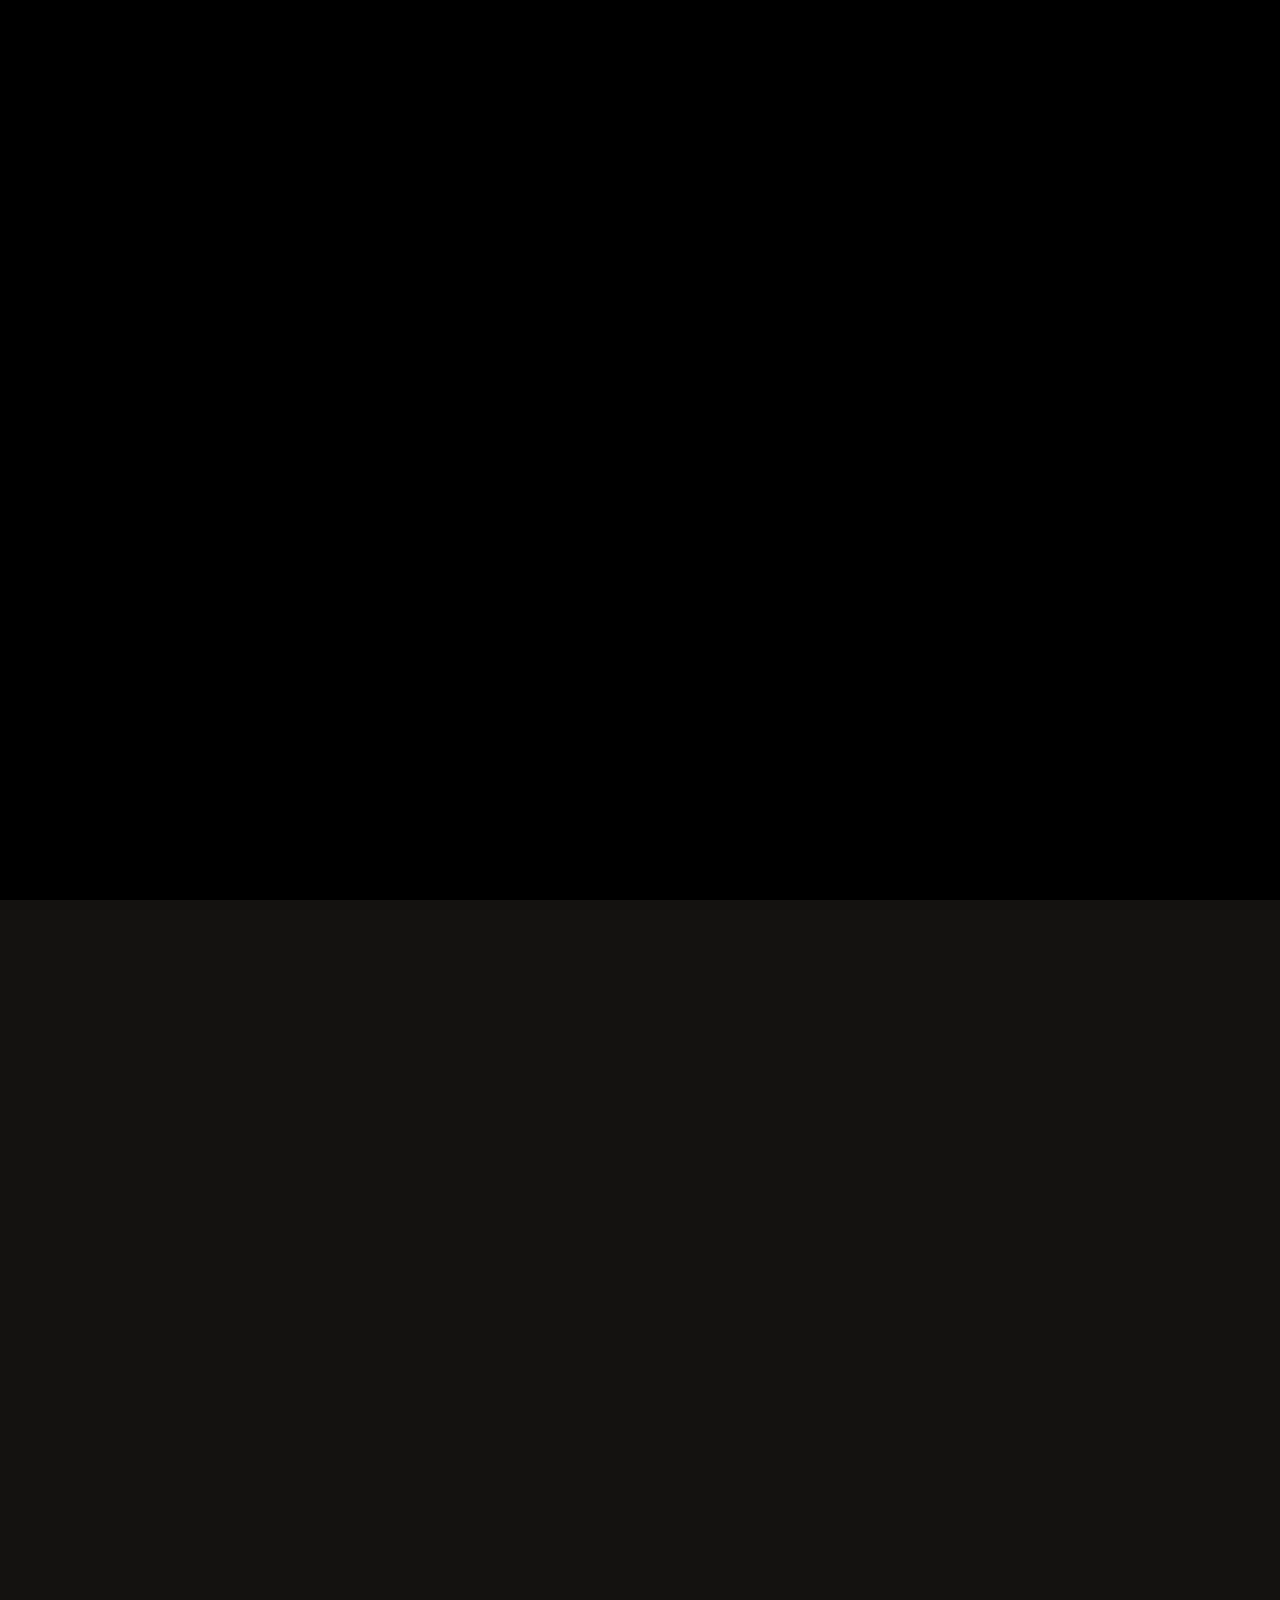
==== index.html @ 1f82ae5f "Town staging: index.html" ====
<!DOCTYPE html>
<html lang="en">
<head>
<meta charset="utf-8">
<meta name="viewport" content="width=device-width, initial-scale=1">
<meta name="captain-api" content="">
<title>PROVADIA — Europe's First Town of Record</title>
<meta name="description" content="Provadia — the living digital reconstruction of Europe's oldest salt town. The Fortress P coin, the Golden Wall at 0/47, the Captain at the gate, and a public record your own browser can verify.">
<link rel="preconnect" href="https://fonts.googleapis.com">
<link rel="preconnect" href="https://fonts.gstatic.com" crossorigin>
<link href="https://fonts.googleapis.com/css2?family=Cinzel:wght@500;600;700&family=Inter:wght@400;500;600&display=swap" rel="stylesheet">
<link rel="stylesheet" href="sections/panels.css">
<link rel="stylesheet" href="sections/record/panels.css">
<style>
  :root{--field:#141210;--gold:#C9A227;--pale:#FFEFC1;--deep:#6B4A12;--ink:#3D2A08;--salt:#F4EFE6}
  *{box-sizing:border-box}
  html,body{margin:0;padding:0;background:var(--field);color:var(--salt);font-family:Inter,system-ui,sans-serif}
  body{overflow-x:hidden}
  #stage{position:fixed;inset:0;z-index:0}
  #stage canvas{display:block}
  #scroll-space{height:700vh;position:relative;z-index:1;pointer-events:none}
  #fade{position:fixed;inset:0;background:#000;z-index:40;pointer-events:none;transition:opacity 2.4s ease}
  #fade.gone{opacity:0}
  #err{position:fixed;top:10px;left:50%;transform:translateX(-50%);z-index:60;display:none;max-width:92vw;background:rgba(40,8,4,.92);border:1px solid rgba(255,150,120,.5);color:#ffc9b8;padding:.6rem .9rem;font-size:.82rem;border-radius:4px}
  #caption{position:fixed;left:22px;bottom:20px;z-index:6;pointer-events:none;font-family:Cinzel,serif;letter-spacing:.26em;color:var(--pale);font-size:13px;text-transform:uppercase;text-shadow:0 2px 14px rgba(0,0,0,.8)}
  #caption small{display:block;margin-top:7px;font-family:Inter,sans-serif;letter-spacing:.12em;font-size:10.5px;color:rgba(244,239,230,.6);text-transform:none}
  .stack{position:fixed;z-index:5;right:20px;top:50%;width:min(434px,calc(100vw - 24px));max-height:88vh;overflow-y:auto;padding:2px;opacity:0;pointer-events:none;transform:translateY(-50%) translateX(14px);transition:opacity .55s ease,transform .55s ease;scrollbar-width:thin;scrollbar-color:var(--deep) transparent}
  .stack.active{opacity:1;pointer-events:auto;transform:translateY(-50%) translateX(0)}
  .stack .town-panel{margin:0 0 14px}
  .stack .town-panel:last-child{margin-bottom:2px}
  .coin-btns{display:flex;flex-wrap:wrap;gap:8px;margin:.4rem 0 .6rem}
  .coin-btns button{flex:1 1 auto;background:rgba(201,162,39,.08);border:1px solid rgba(201,162,39,.55);color:var(--pale);font-family:Cinzel,serif;letter-spacing:.12em;font-size:.72rem;padding:.62rem .5rem;cursor:pointer;text-transform:uppercase;transition:background .2s,border-color .2s}
  .coin-btns button:hover{background:rgba(201,162,39,.2);border-color:var(--gold)}
  .coin-state{font-family:Cinzel,serif;letter-spacing:.22em;color:var(--gold);font-size:.8rem;margin:.2rem 0}
  .coin-hint{font-size:.78rem;color:rgba(244,239,230,.55);margin:.1rem 0 0}
  @media (max-width:760px){
    .stack{right:12px;left:12px;width:auto;top:auto;bottom:12px;max-height:54vh;transform:translateY(14px)}
    .stack.active{transform:none}
    #caption{left:14px;bottom:auto;top:12px;font-size:11px}
  }
</style>
</head>
<body>
<div id="stage" aria-hidden="true"></div>
<div id="scroll-space" aria-hidden="true"></div>
<div id="fade"></div>
<div id="err" role="alert"></div>
<div id="caption"><span id="captionName">Arrival</span><small>scroll — the street takes thee down to the Wall</small></div>

<main id="stacks">
  <div class="stack" data-stack="arrival"><section class="town-panel" data-station="arrival" id="station-arrival" aria-label="Arrival">
  <div class="panel-inner">
    <p class="panel-eyebrow">Europe's First Town of Record</p>
    <h1 class="panel-title panel-title--xl">Provadia</h1>
    <p class="panel-lead">You are not reading about a town. You are standing in one.</p>
    <p class="panel-small">Scroll, traveller — the street will take thee down to the Wall.</p>
  </div>
</section></div>
  <div class="stack" data-stack="gate"><section class="town-panel" data-station="gate" id="station-gate" aria-label="The Gate">
  <div class="panel-inner">
    <p class="panel-eyebrow">The Gate</p>
    <h2 class="panel-title">The Gate</h2>
    <p class="panel-body">Every town of record begins at a gate. Ours is watched by the Captain — the keeper of the Wall and the book. He stands at the door of this town, and his tales are true: what he tells thee, he can show thee.</p>
  </div>
</section></div>
  <div class="stack" data-stack="captain">
    <section class="town-panel cap-panel" aria-label="The Captain at the front door">
      <div class="panel-inner"><div data-captain-root></div></div>
    </section>
  </div>
  <div class="stack" data-stack="square"><section class="town-panel" data-station="square" id="station-square" aria-label="The Coin">
  <div class="panel-inner">
    <p class="panel-eyebrow">The Coin</p>
    <h2 class="panel-title">The Coin</h2>
    <p class="panel-body">The Fortress P — the name of the coin, struck in salt bricks and crowned with seven battlements. It is the first thing the town shows thee, and the last it lets thee forget.</p>
    <p class="panel-body">Turn it over. The back keeps secrets: tilt it, and the age looks back — a sceptre, a mask, a bull, a ring — rising out of the gold one at a time, around the letter that never leaves.</p>

    <div class="contract-block">
      <p class="contract-label">The coin's only name on-chain:</p>
      <div class="contract-row">
        <p class="contract-address" id="contractAddress">9UE6NStA9pRZ5xagrK1FNy3vybmQVL2VaKB7BNpvpump</p>
        <button class="copy-btn" type="button" data-copy-target="contractAddress" aria-label="Copy contract address">Copy</button>
      </div>
      <ul class="contract-links">
        <li><a href="https://pump.fun/coin/9UE6NStA9pRZ5xagrK1FNy3vybmQVL2VaKB7BNpvpump" target="_blank" rel="noopener">Trade on pump.fun</a></li>
        <li><a href="https://dexscreener.com/solana/2fvtfwcco71j8xepws7yrez3569u2gxu4fyhe2h8oxdy" target="_blank" rel="noopener">The pair on Dexscreener</a></li>
      </ul>
    </div>
  </div>
</section>
    <section class="town-panel coin-controls" aria-label="Coin controls">
      <div class="panel-inner">
        <p class="panel-eyebrow">The Coin Is Alive</p>
        <div class="coin-btns">
          <button type="button" data-coin="left">&#9664; Tilt</button>
          <button type="button" data-coin="flip">Flip the Coin</button>
          <button type="button" data-coin="right">Tilt &#9654;</button>
          <button type="button" data-coin="home">Home — the P</button>
        </div>
        <p class="coin-state" id="coinState">THE FORTRESS P</p>
        <p class="coin-hint">Tilt it far, both ways — the back keeps secrets. On a computer, thou mayest also drag the coin itself.</p>
      </div>
    </section>
  </div>
  <div class="stack" data-stack="wall"><section class="town-panel" data-station="wall" id="station-wall" aria-label="The Golden Wall">
  <div class="panel-inner">
    <p class="panel-eyebrow">The Golden Wall</p>
    <h2 class="panel-title">The Golden Wall</h2>

    <p class="wall-counter" aria-label="0 of 47 bricks laid">0 / 47</p>
    <p class="wall-counter-sub">bricks laid · 0 grams of gold in the vault</p>

    <div class="wall-slot">
      <p>One slot waits — outlined, patient. A brick appears here only when it exists: bought, receipted, photographed, its serial written in the book. The Wall is the town's shadow of the truth; it has never shown a brick that was not real.</p>
    </div>

    <p class="panel-body">At 47 bricks — or the coin's first birthday — the Wall's fate is voted by the Bricklayers: burial at Provadia, or donation to the Varna Regional Museum. It can never be sold. It is never backing, and never redeemable.</p>

    <div class="sub-block">
      <h3 class="sub-block-title">The Night Brick</h3>
      <p class="panel-body">Every night at 21:00 UTC the town posts the counter and one true fact, and the Bricklayers answer: 🧱</p>
      <p class="night-brick-countdown">next Night Brick in — <span id="nightBrickCountdown"></span></p>
    </div>

    <div class="bell-line">
      <p>The town bell tolls only when the ledger rings it — once per brick laid. The bell has never rung.</p>
    </div>
  </div>
</section><section class="town-panel" data-station="registry" id="station-registry" aria-label="The Book of Bricklayers">
  <div class="panel-inner">
    <p class="panel-eyebrow">The Book of Bricklayers</p>
    <h2 class="panel-title">The Book of Bricklayers</h2>
    <p class="registry-empty">No name is written yet.</p>
    <p class="panel-body">The first name enters this book when the first brick is laid in the Wall — with its receipt beside it. Names and brick numbers only. Never holdings, never value. The book grows only when the Wall does.</p>
    <div class="registry-treasure">
      <p>My brick is in the Wall — that sentence is the whole of the treasure.</p>
    </div>
  </div>
</section></div>
  <div class="stack" data-stack="record"><section class="rec-panel" id="station-market" data-station="market">
  <header class="rec-head">
    <p class="rec-eyebrow">Station · Market</p>
    <h2 class="rec-title">The Market Face</h2>
    <p class="rec-lede">The coin trades where the crowd trades it. This face shows only what its source reports, at the moment it reports it — nothing drawn in by hand.</p>
  </header>

  <div class="rec-card">
    <div data-price-grid>
      <p class="rec-note">reaching for its source…</p>
    </div>
    <p class="rec-source" data-price-source>Source: Dexscreener · reaching for its source…</p>
    <p class="rec-note">Figures refresh every 60 seconds. If the source cannot be reached, the last receipted figures stay up, labelled with their time.</p>
    <div class="rec-links">
      <a href="https://pump.fun/coin/9UE6NStA9pRZ5xagrK1FNy3vybmQVL2VaKB7BNpvpump" target="_blank" rel="noopener">The coin on pump.fun</a>
      <a href="https://dexscreener.com/solana/2fvtfwcco71j8xepws7yrez3569u2gxu4fyhe2h8oxdy" target="_blank" rel="noopener">The pair on Dexscreener</a>
    </div>
    <div class="rec-row"><span class="rec-k">Contract</span><span class="rec-v rec-mono">9UE6NStA9pRZ5xagrK1FNy3vybmQVL2VaKB7BNpvpump</span></div>
    <div class="rec-row"><span class="rec-k">Supply</span><span class="rec-v">1,000,000,000 · fixed</span></div>
    <div class="rec-row"><span class="rec-k">Launch</span><span class="rec-v">Fair launch on pump.fun — no presale, no team allocation</span></div>
  </div>

  <blockquote class="rec-honesty">PROVADIA is a place, not an investment. Holding it names you a Bricklayer in the town registry and gives you a vote on the Wall’s fate — and nothing else: no redemption, no yield, no rights, no expected return.</blockquote>
</section><section class="rec-panel" id="station-record" data-station="record">
  <header class="rec-head">
    <p class="rec-eyebrow">Station · Record</p>
    <h2 class="rec-title">The Day-Book</h2>
    <p class="rec-lede">The town's public record. Every entry is chained to the one before it by its hash — change a single letter anywhere and the chain breaks, in the open. Your browser recomputes the whole chain below, on your own machine. No custom on-chain program: the record verifies itself.</p>
  </header>

  <div class="rec-card">
    <p class="rec-verdict" data-verify-verdict data-state="working">Recomputing every entry in your browser…</p>
    <ol class="rec-list" data-daybook-list></ol>
  </div>

  <div class="rec-card">
    <h3 class="rec-subtitle">The Daily Anchor</h3>
    <div class="rec-row"><span class="rec-k">Today's root</span><span class="rec-v rec-mono" data-anchor-root>—</span></div>
    <p class="rec-note">The root is the SHA-256 of the last entry's hash — one fingerprint for the whole book. Written to Solana as a Memo, it would read exactly:</p>
    <code class="rec-payload" data-anchor-payload>PROVADIA DAYBOOK ROOT · 2026-11-20 · —</code>
    <p class="rec-note"><strong>Daily anchor:</strong> the root is computed and ready. The anchor transaction is signed by the founder's hand only — awaiting founder signature.</p>
    <h4 class="rec-subtitle rec-subtitle-sm">Past anchors</h4>
    <p class="rec-note">No anchor has been written yet.</p>
  </div>
</section><section class="rec-panel" id="station-fees" data-station="fees">
  <header class="rec-head">
    <p class="rec-eyebrow">Station · Fees</p>
    <h2 class="rec-title">The Fee Card</h2>
    <p class="rec-lede">What the coin pays, and to whom — verified against pump.fun's own published fee documentation (fees page, last updated 16 November 2026). Rates are pump.fun's schedule and can change on their word; the split below is the town's covenant and does not change.</p>
  </header>

  <div class="rec-card">
    <div class="rec-row"><span class="rec-k">On the bonding curve</span><span class="rec-v">Creator fee 0.300% of every trade, paid in SOL</span></div>
    <div class="rec-row"><span class="rec-k">After graduation</span><span class="rec-v">Creator fees continue on the canonical PumpSwap pool, tiered by market cap — 0.300% in the lowest band, peaking at 0.950%, stepping down to 0.050% at the largest caps. Only the canonical pool pays a creator fee; other pools pay 0%.</span></div>
    <div class="rec-row"><span class="rec-k">Liquidity at migration</span><span class="rec-v">The bonding curve's liquidity migrates to PumpSwap and the LP tokens are burnt — not locked, burnt. Nobody can withdraw the migrated liquidity.</span></div>
    <div class="rec-row"><span class="rec-k">The split</span><span class="rec-v">Creator fees split 80 / 20 — eighty percent is the founder's income, his pay for building and running the project, disclosed in the open. Twenty percent goes to the Golden Wall, off the top, forever.</span></div>
    <p class="rec-note">The founder's only income from this project is the disclosed creator fees. Nothing else is skimmed, and no return is promised to anybody.</p>
  </div>
</section><section class="rec-panel" id="station-charter" data-station="charter">
  <header class="rec-head">
    <p class="rec-eyebrow">Station · Charter</p>
    <h2 class="rec-title">The Charter</h2>
    <p class="rec-lede">The law of the Golden Wall, published as record. It rides in every launch post, word for word.</p>
  </header>

  <div class="rec-card">
    <blockquote class="rec-charter">20% of creator fees buys physical 1g gold bars stored in a named third-party bullion vault. Each brick: receipt, photo, serial posted to public counter /47. The wall belongs to no one. It cannot be sold. It will be buried at Provadia or donated to a museum, by Bricklayer vote. Nothing else can happen to it. Never backing, never redeemable.</blockquote>

    <h3 class="rec-subtitle">The covenant, in brief</h3>
    <div class="rec-row"><span class="rec-k">The bricks</span><span class="rec-v">Serial-numbered 1g physical gold bars, bought from a named dealer the moment the accumulated 20% share covers 1g spot plus premium, shipping and vault costs.</span></div>
    <div class="rec-row"><span class="rec-k">Custody</span><span class="rec-v">Allocated storage at a named, licensed third-party bullion vault. The founder never physically holds the bars.</span></div>
    <div class="rec-row"><span class="rec-k">The one withdrawal</span><span class="rec-v">ONE withdrawal is permitted, ever — the end ceremony — announced 7 days ahead, with dealer confirmation of dispatch.</span></div>
    <div class="rec-row"><span class="rec-k">Proof</span><span class="rec-v">Per brick: receipt, photo and serial posted publicly to the counter. The counter stands at 0 / 47.</span></div>
    <div class="rec-row"><span class="rec-k">The end</span><span class="rec-v">At 47 bricks or the coin's first birthday, whichever comes first. The Bricklayer vote chooses only between burial at Provadia or donation to the Varna Regional Museum. The gold is never sold, never backing, never redeemable.</span></div>

    <h3 class="rec-subtitle">The founder statutes, in brief</h3>
    <div class="rec-row"><span class="rec-k">Giveback</span><span class="rec-v">No airdrops of value to holders — announced or proportional — ever. The project's giving is structural: the Wall, the town, and the public record.</span></div>
    <div class="rec-row"><span class="rec-k">Surprise Honors</span><span class="rec-v">Rare, unannounced, for deeds done for the town — never for holdings, never promised, never marketed. Standard form: a brick laid into the Wall in the citizen's honor, paid from the founder's own share, the name and the deed recorded in the Day-Book.</span></div>
    <div class="rec-row"><span class="rec-k">Reinvestment</span><span class="rec-v">The site and the contract earn nothing for anybody. The founder's only income is the disclosed creator fees, split 80 / 20 as the Fee Card states. No trading for anybody. No promises sold to anybody.</span></div>
  </div>
</section><section class="town-panel" data-station="road" id="station-road" aria-label="The Road">
  <div class="panel-inner">
    <p class="panel-eyebrow">The Road</p>
    <h2 class="panel-title">The Road</h2>
    <p class="panel-body">A roadmap here is not a promise list. It is a road: paved exactly as far as we have travelled, and not one inch further.</p>

    <ol class="road-list">
      <li class="road-step road-step--outline">
        <span class="road-step-num" aria-hidden="true">1</span>
        <h3 class="road-step-title">The Foundation</h3>
        <p class="road-step-desc">Brick #1, bought with the founder's own money and receipted in the open · the Charter · the Day-Book opens</p>
      </li>
      <li class="road-step road-step--ghost">
        <span class="road-step-num" aria-hidden="true">2</span>
        <h3 class="road-step-title">The Promise Machine</h3>
        <p class="road-step-desc">the site grades its own promises, in public, forever</p>
      </li>
      <li class="road-step road-step--ghost">
        <span class="road-step-num" aria-hidden="true">3</span>
        <h3 class="road-step-title">The Liveness Layer</h3>
        <p class="road-step-desc">the town reports its own heartbeat, silence included</p>
      </li>
      <li class="road-step road-step--ghost">
        <span class="road-step-num" aria-hidden="true">4</span>
        <h3 class="road-step-title">The Signed Captain</h3>
        <p class="road-step-desc">the town's officer, auditable</p>
      </li>
      <li class="road-step road-step--ghost">
        <span class="road-step-num" aria-hidden="true">5</span>
        <h3 class="road-step-title">The Town Build-Out</h3>
        <p class="road-step-desc">streets rise as the Wall rises</p>
      </li>
      <li class="road-step road-step--ghost">
        <span class="road-step-num" aria-hidden="true">6</span>
        <h3 class="road-step-title">The Brick Lock</h3>
        <p class="road-step-desc">the Wall's custody, locked in code</p>
      </li>
      <li class="road-step road-step--ghost">
        <span class="road-step-num" aria-hidden="true">7</span>
        <h3 class="road-step-title">The Fee Card</h3>
        <p class="road-step-desc">every fee, receipted</p>
      </li>
      <li class="road-step road-step--ghost">
        <span class="road-step-num" aria-hidden="true">8</span>
        <h3 class="road-step-title">The Covenant Kit</h3>
        <p class="road-step-desc">the covenant, whole, for anyone to check</p>
      </li>
    </ol>

    <p class="road-footnote">No dates are promised on this road, beyond the Tuesdays of the Seven Secrets and the coin's first birthday.</p>
  </div>
</section></div>
  <div class="stack" data-stack="door"><section class="town-panel" data-station="story" id="station-story" aria-label="The True Story">
  <div class="panel-inner">
    <p class="panel-eyebrow">The True Story</p>
    <h2 class="panel-title">The True Story</h2>
    <h3 class="panel-subtitle">What the ground says</h3>

    <div class="fact-list">
      <div class="fact-block">
        <p><span class="fact-lead">Found by accident —</span> In October 1972 an excavator operator, Raycho Marinov, struck gold in Varna's industrial zone and carried a shoebox of it to the museum. The cemetery was dug from 1972 to 1991.</p>
      </div>
      <div class="fact-block">
        <p><span class="fact-lead">The dating —</span> Radiocarbon puts the Varna cemetery in use about 4560–4450 BC — some 6,500 years ago. Provadia-Solnitsata made salt from about 5500 BC; its fortified age is 4700–4200 BC.</p>
      </div>
      <div class="fact-block">
        <p><span class="fact-lead">The gold —</span> More than 3,000 objects, over 6 kg, in 28 kinds: sceptres, diadems, bracelets, beads by the thousand, rings and ring-idols, gold cattle, gold-painted pottery. And copper, flint, carnelian, and shell from the Mediterranean.</p>
      </div>
      <div class="fact-block">
        <p><span class="fact-lead">The chief —</span> Grave 43 held a man of 40–50 with over 990 gold objects, 1.5 kg in all, and a sceptre — a stone axe on a gold-sheathed shaft. The museum calls him most likely a chief and priest. No name survives; his people had no writing.</p>
      </div>
      <div class="fact-block">
        <p><span class="fact-lead">The fortress —</span> The salt town stood behind stone walls up to 3 metres thick, with bastions and a gate — raised, the ground shows, over salt made in tons.</p>
      </div>
    </div>

    <div class="interpretation-block" role="note" aria-label="Interpretation — not settled fact">
      <p class="interpretation-label">Interpretation — Not Settled Fact</p>
      <p>Professor Vasil Nikolov, the salt town's excavator since 2005, holds that salt was money — that the salt brick was currency and Provadia Europe's first mint, and that salt wealth explains Varna's gold. He admits there is no direct evidence for how the trade worked; other scholars call 'Europe's oldest town' hyperbole. In this town we tell it as what it is: one professor's reading of the ground.</p>
    </div>
  </div>
</section><section class="town-panel" data-station="door" id="station-door" aria-label="The Support Desk">
  <div class="panel-inner">
    <p class="panel-eyebrow">The Support Desk</p>
    <h2 class="panel-title">The Support Desk</h2>
    <p class="panel-body">The only official doors of this town:</p>

    <ul class="door-list">
      <li class="door-item">
        <span class="door-name">Email</span>
        <span class="door-detail"><a href="mailto:support@provadiacoin.com">support@provadiacoin.com</a></span>
        <span class="door-status">Live</span>
      </li>
      <li class="door-item">
        <span class="door-name">X</span>
        <span class="door-detail"><a href="https://x.com/ProvadiaCoin" target="_blank" rel="noopener">@ProvadiaCoin</a></span>
        <span class="door-status">Live</span>
      </li>
      <li class="door-item">
        <span class="door-name">Telegram</span>
        <span class="door-detail">the town channel</span>
        <span class="door-status door-status--pending">Opens with Brick #1</span>
      </li>
      <li class="door-item">
        <span class="door-name">Discord</span>
        <span class="door-detail">the town's hall</span>
        <span class="door-status door-status--pending">Opens at 100 Bricklayers</span>
      </li>
    </ul>

    <p class="armor-line">We never DM first. If a door is not listed here, it is not ours.</p>
    <p class="panel-body" style="margin-top:1rem">The desk is watched around the clock, every day — a citizen's message is never left unanswered.</p>

    <div class="honesty-block">
      <p>PROVADIA is a place, not an investment. Holding it names you a Bricklayer in the town registry and gives you a vote on the Wall's fate — and nothing else: no redemption, no yield, no rights, no expected return.</p>
      <p class="footer-contract">9UE6NStA9pRZ5xagrK1FNy3vybmQVL2VaKB7BNpvpump</p>
      <p class="sign-off">Salt pays.</p>
    </div>

    <div class="secrets-block">
      <h3 class="sub-block-title">The Seven Secrets — Commitments</h3>
      <p class="secrets-intro">Every secret was committed here before it was told. Each hash is the SHA-256 of a salt plus that secret's final text. When a secret is revealed, its salt is published with it — so anyone can recompute the hash and check it against its line.</p>
      <ul class="secrets-list">
        <li><span class="secret-name">Secret 1</span> — SHA-256: bd87e81783b985c67c058bbc03f040a7e46ee47b692ebbe98e8d56b42408aa5a</li>
        <li><span class="secret-name">Secret 2</span> — SHA-256: 4c708c9c9fd0235afe4bab722f0cbdc9399ef37e740014fcbbb38611e51b4406</li>
        <li><span class="secret-name">Secret 4</span> — SHA-256: 7323eed62295b991d55dca3cf29b58e7cb86db59d18b63e46010a175457ec6f9</li>
        <li><span class="secret-name">Secret 3</span> — SHA-256: 08e5d41ffae7ca942b757971f5a85f6076f4c3d3c1db054ae194757fd49755ec</li>
        <li><span class="secret-name">Secret 5</span> — SHA-256: f81757e0fc7d275fe033169782a44e1dadccdac1d8b958007ef209e82bc23edf</li>
        <li><span class="secret-name">Secret 6</span> — SHA-256: b4812005651022572b55932fd46ba4b06c73462d003819f9c7847875d8d86053</li>
        <li><span class="secret-name">Secret 7</span> — SHA-256: 4058b2e9586e38df6465b2f91ff4f9820ac9e81d874411c6687aa31274e41b7b</li>
      </ul>
    </div>
  </div>
</section></div>
</main>

<script type="module">
import * as THREE from './lib/three.module.min.js';
import { createWorld } from './engines/world/engine.js';
import { createCoin } from './engines/coin/engine.js';
import './engines/captain/captain.js';
import './sections/record/record.js';

const errBox = document.getElementById('err');
function showErr(msg){ errBox.textContent = 'Error: ' + msg; errBox.style.display = 'block'; }
window.addEventListener('error', (e) => showErr(e.message || e.type));

// ---- renderer / scene / camera (house contract) ----
const stage = document.getElementById('stage');
const renderer = new THREE.WebGLRenderer({ antialias: true, powerPreference: 'high-performance' });
renderer.setPixelRatio(Math.min(window.devicePixelRatio || 1, 2));
renderer.setSize(window.innerWidth, window.innerHeight);
renderer.shadowMap.enabled = true;
renderer.shadowMap.type = THREE.PCFSoftShadowMap;
renderer.toneMapping = THREE.ACESFilmicToneMapping;
renderer.toneMappingExposure = 1.05;
renderer.outputColorSpace = THREE.SRGBColorSpace;
stage.appendChild(renderer.domElement);

const scene = new THREE.Scene();
scene.background = new THREE.Color(0x141210);
scene.fog = new THREE.FogExp2(0x141210, 0.02);

const camera = new THREE.PerspectiveCamera(55, window.innerWidth / window.innerHeight, 0.1, 300);
camera.position.set(0, 10, 48);

// ---- the world (NEXUS body · Hex Hive · the Streets · Gate · Wall) ----
const world = createWorld(scene);

// ---- the coin: the market-published face + the Secret Side ----
const coin = createCoin({
  frontArtworkUrl: './engines/coin/front-published.jpg',
  pTextureUrl: './engines/coin/marks/fortress-p.png',
  anisotropy: Math.min(8, renderer.capabilities.getMaxAnisotropy())
});
coin.group.position.set(0, 2.35, 0);
scene.add(coin.group);

// ---- ?shot=<0..1> freezes the journey (verification) ----
const params = new URLSearchParams(window.location.search);
const shotRaw = params.get('shot');
const shot = shotRaw === null ? null : parseFloat(shotRaw);
const THRESHOLDS = [0, .18, .36, .52, .68, .84, 1];
function stationForProgress(p){
  let idx = 0;
  for (let i = 0; i < THRESHOLDS.length; i++) if (p >= THRESHOLDS[i]) idx = i;
  return world.stations[Math.min(idx, world.stations.length - 1)];
}
if (shot !== null && !isNaN(shot)) world.setShotMode(shot);

// ---- scroll journey ----
function readScroll(){
  const max = document.documentElement.scrollHeight - window.innerHeight;
  const p = max > 0 ? Math.min(1, Math.max(0, window.scrollY / max)) : 0;
  if (shot === null) world.setJourneyProgress(p);
}
window.addEventListener('scroll', readScroll, { passive: true });
readScroll();

// ---- station panels ----
const LABELS = {
  arrival: 'Arrival — the Overlook',
  gate: 'The Gate',
  captain: "The Captain's Door",
  square: 'Coin Square',
  wall: 'The Golden Wall',
  record: 'The Record Hall',
  door: 'The Door — Story & Support'
};
const captionName = document.getElementById('captionName');
const finePointer = window.matchMedia('(pointer:fine)').matches;
function syncCoinInteractive(name){
  try { coin.api.setInteractive(renderer.domElement, name === 'square' && finePointer); } catch(e) {}
}
function showStation(name){
  document.querySelectorAll('.stack').forEach((s) => s.classList.toggle('active', s.dataset.stack === name));
  captionName.textContent = LABELS[name] || name;
  syncCoinInteractive(name);
}
let flightDone = shot !== null;
world.onStation((name) => { if (flightDone) showStation(name); else captionName.textContent = LABELS[name] || name; });
if (shot !== null && !isNaN(shot)) showStation(stationForProgress(shot));
else setTimeout(() => { flightDone = true; showStation(world.getStation()); }, 7800);

// ---- coin controls ----
let tiltDeg = 0;
const coinState = document.getElementById('coinState');
document.querySelectorAll('[data-coin]').forEach((btn) => {
  btn.addEventListener('click', () => {
    const act = btn.dataset.coin;
    try {
      if (act === 'left') { tiltDeg = Math.max(-56, tiltDeg - 14); coin.api.setReverseTilt(tiltDeg); }
      if (act === 'right') { tiltDeg = Math.min(56, tiltDeg + 14); coin.api.setReverseTilt(tiltDeg); }
      if (act === 'flip') { coin.api.flip(); }
      if (act === 'home') { tiltDeg = 0; coin.api.homePose(); }
    } catch(e) {}
  });
});
setInterval(() => { try { coinState.textContent = coin.api.getState().caption; } catch(e) {} }, 500);

// ---- copy buttons (contract address) ----
document.querySelectorAll('[data-copy-target]').forEach((btn) => {
  btn.addEventListener('click', async () => {
    const target = document.getElementById(btn.dataset.copyTarget);
    if (!target) return;
    const old = btn.textContent;
    try { await navigator.clipboard.writeText(target.textContent.trim()); btn.textContent = 'Copied'; }
    catch(e) { btn.textContent = 'Select & copy'; }
    setTimeout(() => { btn.textContent = old; }, 1600);
  });
});

// ---- the Night Brick countdown (next 21:00 UTC) ----
function tickClock(){
  const now = new Date();
  const next = new Date(Date.UTC(now.getUTCFullYear(), now.getUTCMonth(), now.getUTCDate(), 21, 0, 0));
  if (next <= now) next.setUTCDate(next.getUTCDate() + 1);
  let s = Math.floor((next - now) / 1000);
  const hh = String(Math.floor(s / 3600)).padStart(2, '0');
  const mm = String(Math.floor((s % 3600) / 60)).padStart(2, '0');
  const ss = String(s % 60).padStart(2, '0');
  document.querySelectorAll('#nightBrickCountdown').forEach((el) => { el.textContent = hh + ':' + mm + ':' + ss; });
}
tickClock();
setInterval(tickClock, 1000);

// ---- resize + main loop ----
window.addEventListener('resize', () => {
  const w = window.innerWidth, h = window.innerHeight;
  camera.aspect = w / h;
  camera.updateProjectionMatrix();
  renderer.setPixelRatio(Math.min(window.devicePixelRatio || 1, 2));
  renderer.setSize(w, h);
});
const clockT = new THREE.Clock();
function tick(){
  requestAnimationFrame(tick);
  const dt = Math.min(clockT.getDelta(), 0.05);
  const t = clockT.elapsedTime;
  world.update(dt, t);
  world.applyCamera(camera, dt);
  coin.api.update(dt, t);
  renderer.render(scene, camera);
}
tick();
requestAnimationFrame(() => requestAnimationFrame(() => {
  document.getElementById('fade').classList.add('gone');
}));
</script>
</body>
</html>
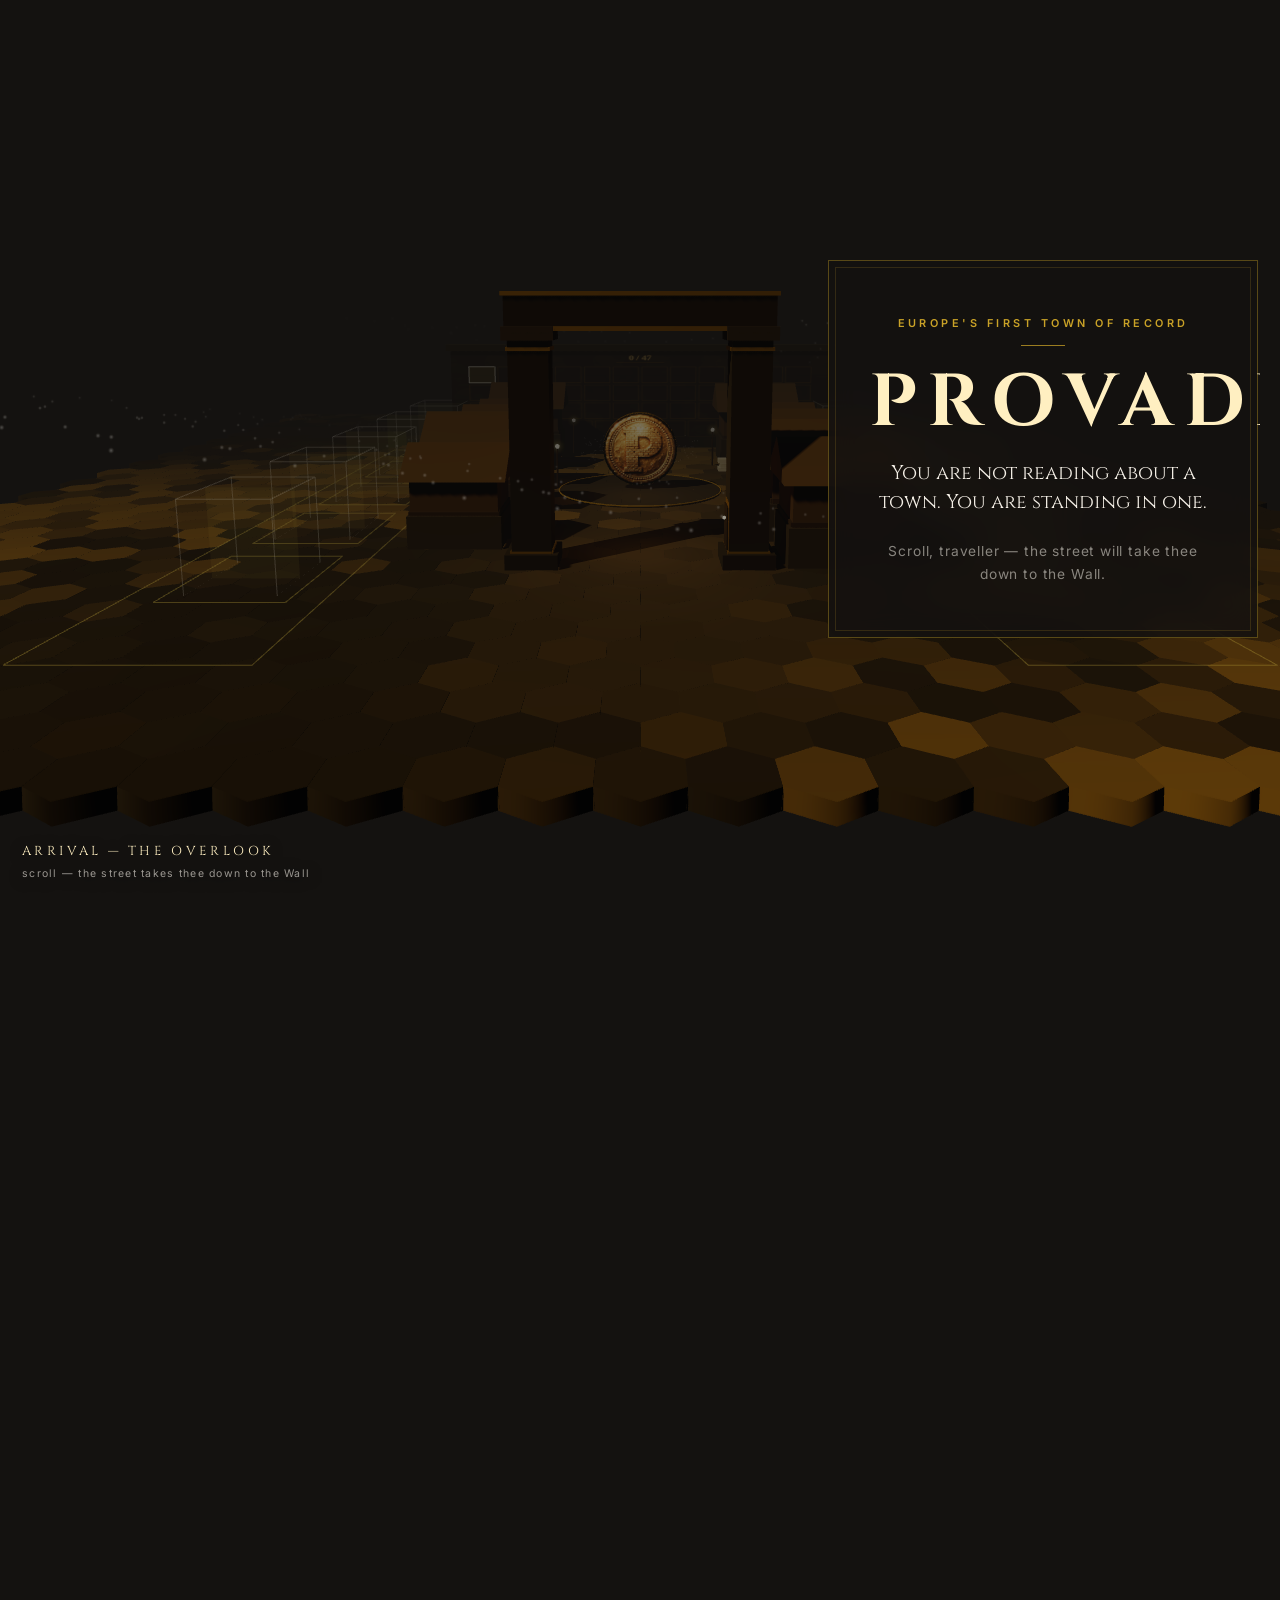
==== commit fe0b3dd1: "Town staging: Umbrella Hall" ====
--- a/index.html
+++ b/index.html
@@ -217,6 +217,41 @@
     <div class="rec-row"><span class="rec-k">Surprise Honors</span><span class="rec-v">Rare, unannounced, for deeds done for the town — never for holdings, never promised, never marketed. Standard form: a brick laid into the Wall in the citizen's honor, paid from the founder's own share, the name and the deed recorded in the Day-Book.</span></div>
     <div class="rec-row"><span class="rec-k">Reinvestment</span><span class="rec-v">The site and the contract earn nothing for anybody. The founder's only income is the disclosed creator fees, split 80 / 20 as the Fee Card states. No trading for anybody. No promises sold to anybody.</span></div>
   </div>
+</section><section class="town-panel" data-station="umbrella" id="station-umbrella" aria-label="The Umbrella Hall">
+  <div class="panel-inner">
+    <p class="panel-eyebrow">The Umbrella Hall</p>
+    <h2 class="panel-title">A Ground Where Coins Are Born</h2>
+    <p class="panel-lead">Provadia is not one coin. It is a town with an umbrella over it — and under that umbrella, a Bricklayer's own coin can be born.</p>
+    <p class="panel-body">Past the square, the town keeps a street of houses not yet built. This hall is that street's registry: the place where the family will live. Every founder who raises a house here carries the town's name into the world with him — an ecosystem of ecosystems, one covenant over all of it.</p>
+
+    <h3 class="panel-subtitle">The Umbrella Charter</h3>
+    <div class="fact-list">
+      <div class="fact-block">
+        <p><span class="fact-lead">The gate is citizenship —</span> Hold the coin, and sign the town covenant. Holding is the proof of belief. It is never a fee paid to the town.</p>
+      </div>
+      <div class="fact-block">
+        <p><span class="fact-lead">The town builds free —</span> The crew builds thy coin and its starter home under the town's roof, and charges thee nothing for the building. Thy creation costs are thine own: the platform's and the chain's charges, paid from thine own wallet, as Provadia's founder paid his. The town never fronts, covers, or touches a founder's money — and thy wallet and thy signature stay thine alone.</p>
+      </div>
+      <div class="fact-block">
+        <p><span class="fact-lead">The tithe —</span> A coin born here shares the creator fees its own trading earns: <strong>80 to its founder, 10 to the store that built it, 10 to the town's works</strong>. The split is written into the covenant before the coin is born, and every payment is receipted in the public record. The town's tenth funds town works only. Holders of any house's coin are promised nothing.</p>
+      </div>
+      <div class="fact-block">
+        <p><span class="fact-lead">The law travels with the mark —</span> Every house signs the same covenant before it is born: the honesty sentence, no promises, no yield-bait, receipts for claims. A coin that will not sign does not get the umbrella.</p>
+      </div>
+      <div class="fact-block">
+        <p><span class="fact-lead">The strike —</span> A house that breaks the covenant is struck from this registry, publicly, with the receipt shown. The umbrella shelters honest houses only.</p>
+      </div>
+    </div>
+
+    <h3 class="panel-subtitle">The Registry of Houses</h3>
+    <p class="registry-empty">No houses yet — the first will be receipted here.</p>
+    <p class="panel-body">The plaques stand ready and blank. Nothing is written on them that has not happened: no sample houses, no borrowed names, no counts of the hopeful. When the first house is born under the umbrella, its name, its founder, and its covenant enter this book — with receipts.</p>
+
+    <h3 class="panel-subtitle">The Founder's Door</h3>
+    <p class="panel-body">This door is a knock, not a signup. The hall opens when the town's charter is forged — the law of the umbrella is being written now, and the town announces nothing before its design survives. There is no form here, no date promised, and no queue to join.</p>
+    <p class="panel-body">When the door opens, the way in is the charter above: hold the coin · sign the covenant · thy wallet, thy costs. Until then, a knock is heard at the Support Desk — support@provadiacoin.com — and answered by a person of the town.</p>
+    <p class="panel-small">The umbrella is not an exchange, not a fund, and not a promise that any house's coin is worth anything. The town lists; it does not bless.</p>
+  </div>
 </section><section class="town-panel" data-station="road" id="station-road" aria-label="The Road">
   <div class="panel-inner">
     <p class="panel-eyebrow">The Road</p>
--- a/sections/panels.css
+++ b/sections/panels.css
@@ -0,0 +1,358 @@
+/* ============================================================
+   PROVADIA — Town of Record · Station Panels
+   panels.css — lift with panels.html into the town shell.
+   Palette: field #141210 · golds #C9A227 / #FFEFC1 / #6B4A12 / #3D2A08
+            salt #F4EFE6
+   Type: Cinzel (display) · Inter (body) — loaded by host page.
+   Panels are translucent so the 3D scene breathes behind them.
+   ============================================================ */
+
+:root{
+  --field:#141210;
+  --gold:#C9A227;
+  --gold-pale:#FFEFC1;
+  --gold-deep:#6B4A12;
+  --gold-shadow:#3D2A08;
+  --salt:#F4EFE6;
+  --salt-dim:rgba(244,239,230,.72);
+  --salt-faint:rgba(244,239,230,.52);
+  --panel-bg:rgba(20,18,16,.82);
+  --hairline:rgba(201,162,39,.38);
+  --hairline-soft:rgba(201,162,39,.18);
+}
+
+/* ---------- Base panel ---------- */
+.town-panel{
+  position:relative;
+  max-width:680px;
+  margin:0 auto;
+  padding:2.75rem 2.5rem 2.5rem;
+  background:var(--panel-bg);
+  -webkit-backdrop-filter:blur(14px) saturate(1.08);
+  backdrop-filter:blur(14px) saturate(1.08);
+  border:1px solid var(--hairline);
+  color:var(--salt);
+  font-family:'Inter',system-ui,-apple-system,sans-serif;
+  font-size:1rem;
+  line-height:1.65;
+  box-sizing:border-box;
+}
+.town-panel *{box-sizing:border-box}
+.town-panel::before{
+  content:"";
+  position:absolute;inset:6px;
+  border:1px solid var(--hairline-soft);
+  pointer-events:none;
+}
+.panel-inner{position:relative}
+
+/* Eyebrow — small, tracked, gold */
+.panel-eyebrow{
+  margin:0 0 1rem;
+  font-family:'Inter',system-ui,sans-serif;
+  font-size:.68rem;
+  font-weight:600;
+  letter-spacing:.32em;
+  text-transform:uppercase;
+  color:var(--gold);
+  line-height:1.5;
+}
+.panel-eyebrow::after{
+  content:"";
+  display:block;
+  width:44px;height:1px;
+  background:var(--gold);
+  margin-top:.85rem;
+  opacity:.75;
+}
+
+/* Display headings */
+.panel-title{
+  margin:0 0 1.1rem;
+  font-family:'Cinzel',serif;
+  font-weight:700;
+  font-size:2rem;
+  line-height:1.12;
+  letter-spacing:.06em;
+  color:var(--gold-pale);
+  text-transform:uppercase;
+}
+.panel-title--xl{
+  font-size:clamp(2.9rem,8vw,4.6rem);
+  letter-spacing:.14em;
+  margin-bottom:.9rem;
+}
+.panel-subtitle{
+  margin:0 0 1rem;
+  font-family:'Cinzel',serif;
+  font-size:1.15rem;
+  font-weight:600;
+  letter-spacing:.04em;
+  color:var(--salt);
+  line-height:1.45;
+}
+.panel-lead{
+  margin:0 0 1rem;
+  font-size:1.08rem;
+  line-height:1.65;
+  color:var(--salt);
+}
+.panel-body{margin:0 0 1rem;color:var(--salt-dim)}
+.panel-body:last-child{margin-bottom:0}
+.panel-small{
+  margin:1.4rem 0 0;
+  font-size:.86rem;
+  letter-spacing:.04em;
+  color:var(--salt-faint);
+  font-style:italic;
+}
+.panel-panel a{color:var(--gold-pale)}
+.town-panel a{
+  color:var(--gold-pale);
+  text-decoration:underline;
+  text-decoration-color:rgba(201,162,39,.55);
+  text-underline-offset:3px;
+}
+.town-panel a:hover,.town-panel a:focus{color:#fff;text-decoration-color:var(--gold)}
+
+/* ---------- 1 · Arrival ---------- */
+.town-panel[data-station="arrival"]{
+  text-align:center;
+  padding-top:3.4rem;padding-bottom:3.2rem;
+}
+.town-panel[data-station="arrival"] .panel-eyebrow::after{margin-left:auto;margin-right:auto}
+.town-panel[data-station="arrival"] .panel-lead{
+  font-family:'Cinzel',serif;
+  font-size:1.22rem;
+  line-height:1.5;
+  color:var(--salt);
+}
+.town-panel[data-station="arrival"] .panel-small{font-style:normal;letter-spacing:.06em}
+
+/* ---------- 3 · Square / Coin — contract block ---------- */
+.contract-block{
+  margin:1.6rem 0 .4rem;
+  padding:1.15rem 1.2rem 1.05rem;
+  border:1px solid var(--hairline);
+  background:rgba(61,42,8,.28);
+}
+.contract-label{
+  margin:0 0 .6rem;
+  font-size:.72rem;font-weight:600;
+  letter-spacing:.22em;text-transform:uppercase;
+  color:var(--gold);
+}
+.contract-row{
+  display:flex;align-items:flex-start;gap:.7rem;flex-wrap:wrap;
+}
+.contract-address{
+  flex:1 1 260px;
+  font-family:ui-monospace,'SF Mono',Menlo,Consolas,monospace;
+  font-size:.82rem;line-height:1.55;
+  color:var(--gold-pale);
+  word-break:break-all;
+  margin:0;
+}
+.copy-btn{
+  flex:0 0 auto;
+  appearance:none;
+  border:1px solid var(--hairline);
+  background:transparent;
+  color:var(--gold-pale);
+  font-family:'Inter',sans-serif;
+  font-size:.72rem;font-weight:600;
+  letter-spacing:.16em;text-transform:uppercase;
+  padding:.55rem .9rem;
+  cursor:pointer;
+}
+.copy-btn:hover,.copy-btn:focus{background:rgba(201,162,39,.14);color:#fff}
+.contract-links{
+  margin:1rem 0 0;padding:0;list-style:none;
+  display:flex;flex-wrap:wrap;gap:.6rem 1.4rem;
+  font-size:.9rem;
+}
+
+/* ---------- 4 · Wall ---------- */
+.wall-counter{
+  margin:.4rem 0 .15rem;
+  font-family:'Cinzel',serif;
+  font-size:clamp(3.4rem,10vw,5.2rem);
+  font-weight:700;line-height:1;
+  letter-spacing:.08em;
+  color:var(--gold-pale);
+}
+.wall-counter-sub{
+  margin:0 0 1.4rem;
+  font-size:.82rem;letter-spacing:.18em;text-transform:uppercase;
+  color:var(--gold);
+}
+.wall-slot{
+  margin:1.4rem 0;
+  padding:1.1rem 1.2rem;
+  border:1px dashed rgba(201,162,39,.5);
+  color:var(--salt-dim);
+}
+.wall-slot p{margin:0}
+.sub-block{margin-top:1.6rem;padding-top:1.4rem;border-top:1px solid var(--hairline-soft)}
+.sub-block-title{
+  margin:0 0 .7rem;
+  font-family:'Cinzel',serif;
+  font-size:.95rem;font-weight:700;
+  letter-spacing:.18em;text-transform:uppercase;
+  color:var(--gold-pale);
+}
+.night-brick-countdown{
+  margin:.8rem 0 0;
+  font-size:.9rem;color:var(--salt-dim);
+}
+.night-brick-countdown #nightBrickCountdown{
+  font-family:ui-monospace,Menlo,Consolas,monospace;
+  color:var(--gold-pale);
+}
+.bell-line{
+  margin-top:1.4rem;
+  padding-left:1rem;
+  border-left:2px solid var(--gold-deep);
+  color:var(--salt-dim);
+  font-style:italic;
+}
+.bell-line p{margin:0}
+
+/* ---------- 5 · Registry ---------- */
+.registry-empty{
+  margin:0 0 1rem;
+  font-family:'Cinzel',serif;
+  font-size:1.35rem;font-weight:600;
+  letter-spacing:.03em;color:var(--gold-pale);
+}
+.registry-treasure{
+  margin:1.4rem 0 0;
+  padding:1.1rem 1.2rem;
+  border:1px solid var(--hairline-soft);
+  background:rgba(201,162,39,.06);
+  font-family:'Cinzel',serif;
+  font-size:1.02rem;line-height:1.55;
+  color:var(--salt);
+}
+.registry-treasure p{margin:0}
+
+/* ---------- 6 · Road ---------- */
+.road-list{margin:1.6rem 0 0;padding:0;list-style:none;counter-reset:road}
+.road-step{
+  position:relative;
+  padding:1rem 1.1rem 1rem 3.4rem;
+  margin-bottom:.65rem;
+  border:1px solid var(--hairline-soft);
+}
+.road-step-num{
+  position:absolute;left:1.1rem;top:1rem;
+  font-family:'Cinzel',serif;font-size:1.05rem;font-weight:700;
+  color:var(--gold);line-height:1.4;
+}
+.road-step-title{
+  margin:0 0 .25rem;
+  font-family:'Cinzel',serif;font-size:.92rem;font-weight:700;
+  letter-spacing:.14em;text-transform:uppercase;color:var(--gold-pale);
+}
+.road-step-desc{margin:0;font-size:.92rem;line-height:1.55;color:var(--salt-dim)}
+/* Step 1 — being poured: solid outline */
+.road-step--outline{
+  border:1px solid var(--gold);
+  background:rgba(201,162,39,.08);
+  box-shadow:inset 0 0 0 1px rgba(201,162,39,.12);
+}
+.road-step--outline .road-step-desc{color:var(--salt)}
+/* Steps 2–8 — ghosted / blueprint */
+.road-step--ghost{
+  border-style:dashed;
+  border-color:rgba(201,162,39,.22);
+  background:transparent;
+  opacity:.62;
+}
+.road-step--ghost .road-step-title{color:rgba(255,239,193,.78)}
+.road-footnote{
+  margin:1.3rem 0 0;font-size:.84rem;color:var(--salt-faint);font-style:italic;
+}
+
+/* ---------- 7 · Story ---------- */
+.fact-list{margin:1.4rem 0 0;display:grid;gap:.7rem}
+.fact-block{
+  padding:1rem 1.15rem;
+  border-left:2px solid var(--gold-deep);
+  background:rgba(244,239,230,.03);
+}
+.fact-block p{margin:0;color:var(--salt-dim);font-size:.96rem;line-height:1.62}
+.fact-block strong,.fact-lead{
+  color:var(--salt);font-weight:600;
+}
+.interpretation-block{
+  margin-top:1.6rem;
+  padding:1.2rem 1.25rem 1.1rem;
+  border:1px solid var(--gold-deep);
+  outline:1px dashed rgba(201,162,39,.35);
+  outline-offset:5px;
+  background:rgba(61,42,8,.22);
+}
+.interpretation-label{
+  margin:0 0 .7rem;
+  font-size:.7rem;font-weight:700;
+  letter-spacing:.26em;text-transform:uppercase;
+  color:var(--gold);
+}
+.interpretation-block p{margin:0;color:var(--salt-dim);font-size:.95rem;line-height:1.65}
+
+/* ---------- 8 · Door / Support + footer ---------- */
+.door-list{margin:1.2rem 0 0;padding:0;list-style:none;display:grid;gap:.6rem}
+.door-item{
+  display:flex;flex-wrap:wrap;gap:.4rem .8rem;align-items:baseline;
+  padding:.85rem 1rem;
+  border:1px solid var(--hairline-soft);
+}
+.door-name{font-weight:700;color:var(--salt);min-width:5.2rem}
+.door-detail{color:var(--salt-dim)}
+.door-status{
+  margin-left:auto;
+  font-size:.68rem;font-weight:700;letter-spacing:.18em;text-transform:uppercase;
+  color:var(--gold);
+}
+.door-status--pending{color:var(--salt-faint)}
+.armor-line{
+  margin:1.4rem 0 0;
+  font-family:'Cinzel',serif;font-size:1rem;line-height:1.55;color:var(--gold-pale);
+}
+.honesty-block{
+  margin-top:1.8rem;padding-top:1.5rem;border-top:1px solid var(--hairline);
+}
+.honesty-block p{margin:0 0 1rem;color:var(--salt);font-size:.97rem;line-height:1.65}
+.footer-contract{
+  font-family:ui-monospace,Menlo,Consolas,monospace;
+  font-size:.78rem;color:var(--gold-pale);word-break:break-all;margin:0 0 1rem;
+}
+.sign-off{
+  margin:0;
+  font-family:'Cinzel',serif;font-size:1.05rem;letter-spacing:.12em;
+  color:var(--gold-pale);
+}
+.secrets-block{margin-top:2rem;padding-top:1.6rem;border-top:1px solid var(--hairline-soft)}
+.secrets-intro{margin:0 0 1.1rem;color:var(--salt-dim);font-size:.93rem;line-height:1.62}
+.secrets-list{margin:0;padding:0;list-style:none;display:grid;gap:.55rem}
+.secrets-list li{
+  font-family:ui-monospace,Menlo,Consolas,monospace;
+  font-size:.72rem;line-height:1.6;color:var(--salt-dim);
+  word-break:break-all;
+  padding:.6rem .75rem;
+  border:1px solid rgba(201,162,39,.14);
+  background:rgba(0,0,0,.18);
+}
+.secrets-list .secret-name{color:var(--gold-pale);font-weight:700}
+
+/* ---------- Responsive ---------- */
+@media (max-width:640px){
+  .town-panel{padding:2.1rem 1.35rem 1.9rem}
+  .panel-title{font-size:1.65rem}
+  .door-status{margin-left:0}
+  .road-step{padding-left:2.9rem}
+}
+@media (prefers-reduced-motion:reduce){
+  .town-panel{scroll-behavior:auto}
+}
--- a/sections/record/panels.css
+++ b/sections/record/panels.css
@@ -0,0 +1,89 @@
+/* PROVADIA — RECORD & MARKET panels
+   Palette: gold #C9A227 · pale gold #FFEFC1 · deep gold #6B4A12 ·
+   darkest #3D2A08 · field #141210 · salt #F4EFE6. Cinzel + Inter. */
+
+.rec-panel {
+  --gold: #C9A227; --pale: #FFEFC1; --deep: #6B4A12; --darkest: #3D2A08;
+  --field: #141210; --salt: #F4EFE6;
+  max-width: 860px; margin: 0 auto; padding: 3.5rem 1.25rem;
+  color: var(--salt); font-family: Inter, system-ui, sans-serif;
+}
+.rec-head { text-align: center; margin-bottom: 2rem; }
+.rec-eyebrow {
+  font-family: Cinzel, serif; letter-spacing: .35em; text-transform: uppercase;
+  font-size: .72rem; color: var(--gold); margin: 0 0 .6rem;
+}
+.rec-title {
+  font-family: Cinzel, serif; font-weight: 700; font-size: clamp(1.9rem, 5vw, 2.8rem);
+  color: var(--pale); margin: 0 0 .8rem; line-height: 1.1;
+}
+.rec-lede { max-width: 620px; margin: 0 auto; line-height: 1.65; opacity: .88; font-size: 1rem; }
+
+.rec-card {
+  background: linear-gradient(180deg, rgba(201,162,39,.07), rgba(201,162,39,.02));
+  border: 1px solid rgba(201,162,39,.45); border-radius: 10px;
+  padding: 1.6rem 1.6rem 1.2rem; margin-bottom: 1.4rem;
+  box-shadow: 0 10px 40px rgba(0,0,0,.45);
+}
+.rec-subtitle {
+  font-family: Cinzel, serif; color: var(--pale); font-size: 1.15rem;
+  margin: 1.4rem 0 .6rem; letter-spacing: .04em;
+}
+.rec-subtitle-sm { font-size: .95rem; }
+
+.rec-row {
+  display: flex; justify-content: space-between; gap: 1.5rem;
+  padding: .65rem 0; border-bottom: 1px solid rgba(201,162,39,.18);
+}
+.rec-row:last-child { border-bottom: none; }
+.rec-k {
+  font-family: Cinzel, serif; font-size: .8rem; letter-spacing: .12em;
+  text-transform: uppercase; color: var(--gold); white-space: nowrap; padding-top: .15rem;
+}
+.rec-v { text-align: right; line-height: 1.55; }
+.rec-mono { font-family: ui-monospace, "SF Mono", Menlo, monospace; font-size: .82rem; word-break: break-all; }
+.rec-source { font-size: .82rem; color: var(--pale); opacity: .85; margin: 1rem 0 .2rem; }
+.rec-note { font-size: .88rem; line-height: 1.6; opacity: .78; margin: .7rem 0; }
+.rec-links { display: flex; flex-wrap: wrap; gap: .7rem; margin: 1.1rem 0 .4rem; }
+.rec-links a {
+  color: var(--darkest); background: var(--gold); text-decoration: none;
+  font-weight: 600; font-size: .88rem; padding: .55rem 1rem; border-radius: 6px;
+}
+.rec-links a:hover { background: var(--pale); }
+
+.rec-honesty, .rec-charter {
+  border-left: 3px solid var(--gold); margin: 1.6rem 0; padding: 1rem 1.2rem;
+  background: rgba(61,42,8,.35); line-height: 1.7; font-size: 1.02rem; color: var(--pale);
+}
+.rec-charter { font-family: Cinzel, serif; font-size: 1.08rem; }
+
+.rec-verdict {
+  font-family: Cinzel, serif; text-align: center; font-size: 1rem; letter-spacing: .03em;
+  padding: .9rem 1rem; border-radius: 8px; margin: 0 0 1.2rem; line-height: 1.5;
+  border: 1px solid rgba(201,162,39,.4); color: var(--pale);
+}
+.rec-verdict[data-state="ok"] { background: rgba(201,162,39,.16); border-color: var(--gold); }
+.rec-verdict[data-state="fail"] { background: rgba(140,30,20,.25); border-color: #a03a2a; color: #ffd9d2; }
+
+.rec-list { list-style: none; margin: 0; padding: 0; }
+.rec-entry { padding: 1rem 0; border-bottom: 1px solid rgba(201,162,39,.18); }
+.rec-entry:last-child { border-bottom: none; }
+.rec-entry-head { display: flex; justify-content: space-between; gap: 1rem; align-items: baseline; }
+.rec-entry-title { font-family: Cinzel, serif; color: var(--pale); font-size: 1.02rem; }
+.rec-entry-date { font-size: .8rem; color: var(--gold); letter-spacing: .08em; }
+.rec-entry-text { line-height: 1.65; margin: .45rem 0 .55rem; opacity: .92; }
+.rec-hash {
+  display: block; font-size: .72rem; word-break: break-all; line-height: 1.6;
+  color: var(--gold); opacity: .85;
+}
+.rec-payload {
+  display: block; font-size: .8rem; word-break: break-all; line-height: 1.7;
+  background: rgba(0,0,0,.4); border: 1px solid rgba(201,162,39,.3);
+  border-radius: 6px; padding: .8rem 1rem; color: var(--pale); margin: .6rem 0;
+}
+
+@media (max-width: 560px) {
+  .rec-row { flex-direction: column; gap: .2rem; }
+  .rec-v { text-align: left; }
+  .rec-card { padding: 1.2rem 1rem 1rem; }
+}
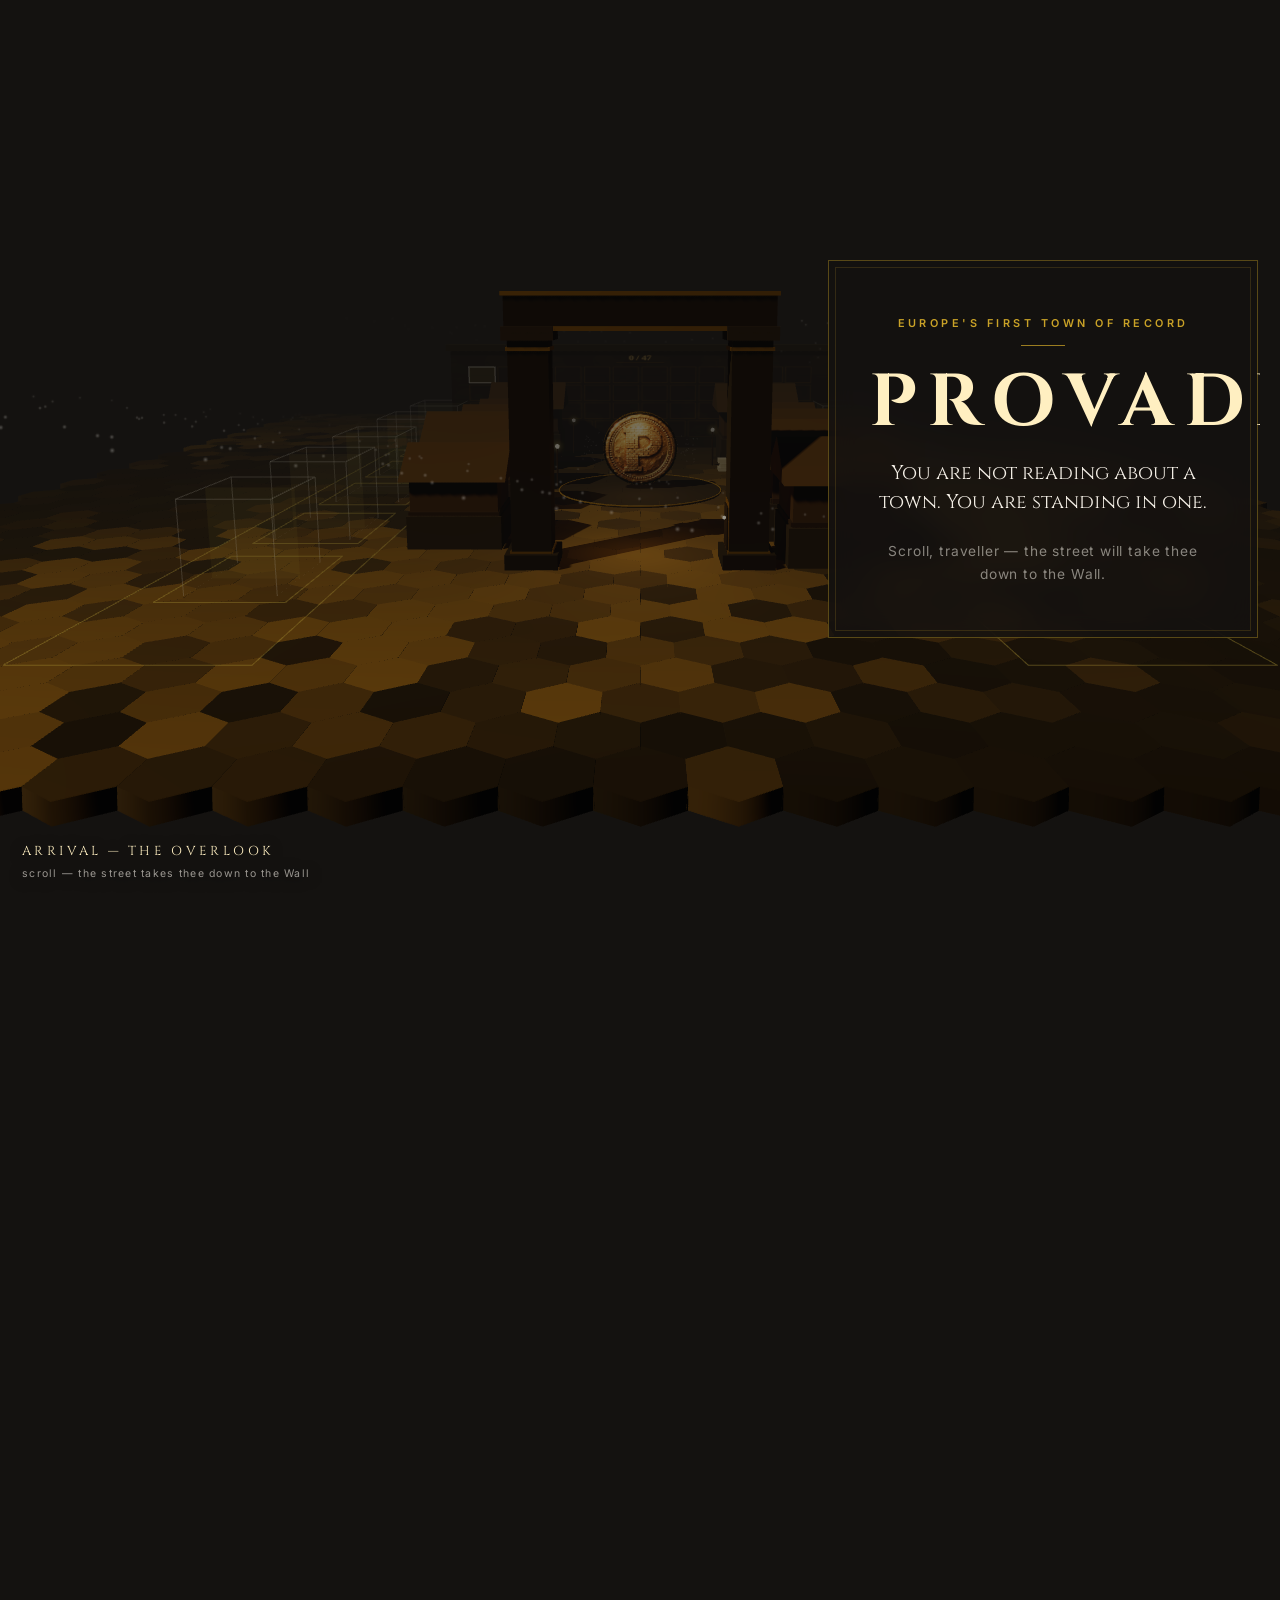
==== commit 14aa2e52: "Solnik naming pass" ====
--- a/index.html
+++ b/index.html
@@ -5,7 +5,7 @@
 <meta name="viewport" content="width=device-width, initial-scale=1">
 <meta name="captain-api" content="">
 <title>PROVADIA — Europe's First Town of Record</title>
-<meta name="description" content="Provadia — the living digital reconstruction of Europe's oldest salt town. The Fortress P coin, the Golden Wall at 0/47, the Captain at the gate, and a public record your own browser can verify.">
+<meta name="description" content="Provadia — the living digital reconstruction of Europe's oldest salt town. The Fortress P coin, the Golden Wall at 0/47, Solnik at the gate, and a public record your own browser can verify.">
 <link rel="preconnect" href="https://fonts.googleapis.com">
 <link rel="preconnect" href="https://fonts.gstatic.com" crossorigin>
 <link href="https://fonts.googleapis.com/css2?family=Cinzel:wght@500;600;700&family=Inter:wght@400;500;600&display=swap" rel="stylesheet">
@@ -60,11 +60,11 @@
   <div class="panel-inner">
     <p class="panel-eyebrow">The Gate</p>
     <h2 class="panel-title">The Gate</h2>
-    <p class="panel-body">Every town of record begins at a gate. Ours is watched by the Captain — the keeper of the Wall and the book. He stands at the door of this town, and his tales are true: what he tells thee, he can show thee.</p>
+    <p class="panel-body">Every town of record begins at a gate. Ours is watched by Solnik — last of the salt-makers, keeper of the Wall and the book. He stands at the door of this town, and his tales are true: what he tells thee, he can show thee.</p>
   </div>
 </section></div>
   <div class="stack" data-stack="captain">
-    <section class="town-panel cap-panel" aria-label="The Captain at the front door">
+    <section class="town-panel cap-panel" aria-label="Solnik at the front door">
       <div class="panel-inner"><div data-captain-root></div></div>
     </section>
   </div>
@@ -276,7 +276,7 @@
       </li>
       <li class="road-step road-step--ghost">
         <span class="road-step-num" aria-hidden="true">4</span>
-        <h3 class="road-step-title">The Signed Captain</h3>
+        <h3 class="road-step-title">The Signed Solnik</h3>
         <p class="road-step-desc">the town's officer, auditable</p>
       </li>
       <li class="road-step road-step--ghost">
@@ -455,7 +455,7 @@
 const LABELS = {
   arrival: 'Arrival — the Overlook',
   gate: 'The Gate',
-  captain: "The Captain's Door",
+  captain: "Solnik's Door",
   square: 'Coin Square',
   wall: 'The Golden Wall',
   record: 'The Record Hall',
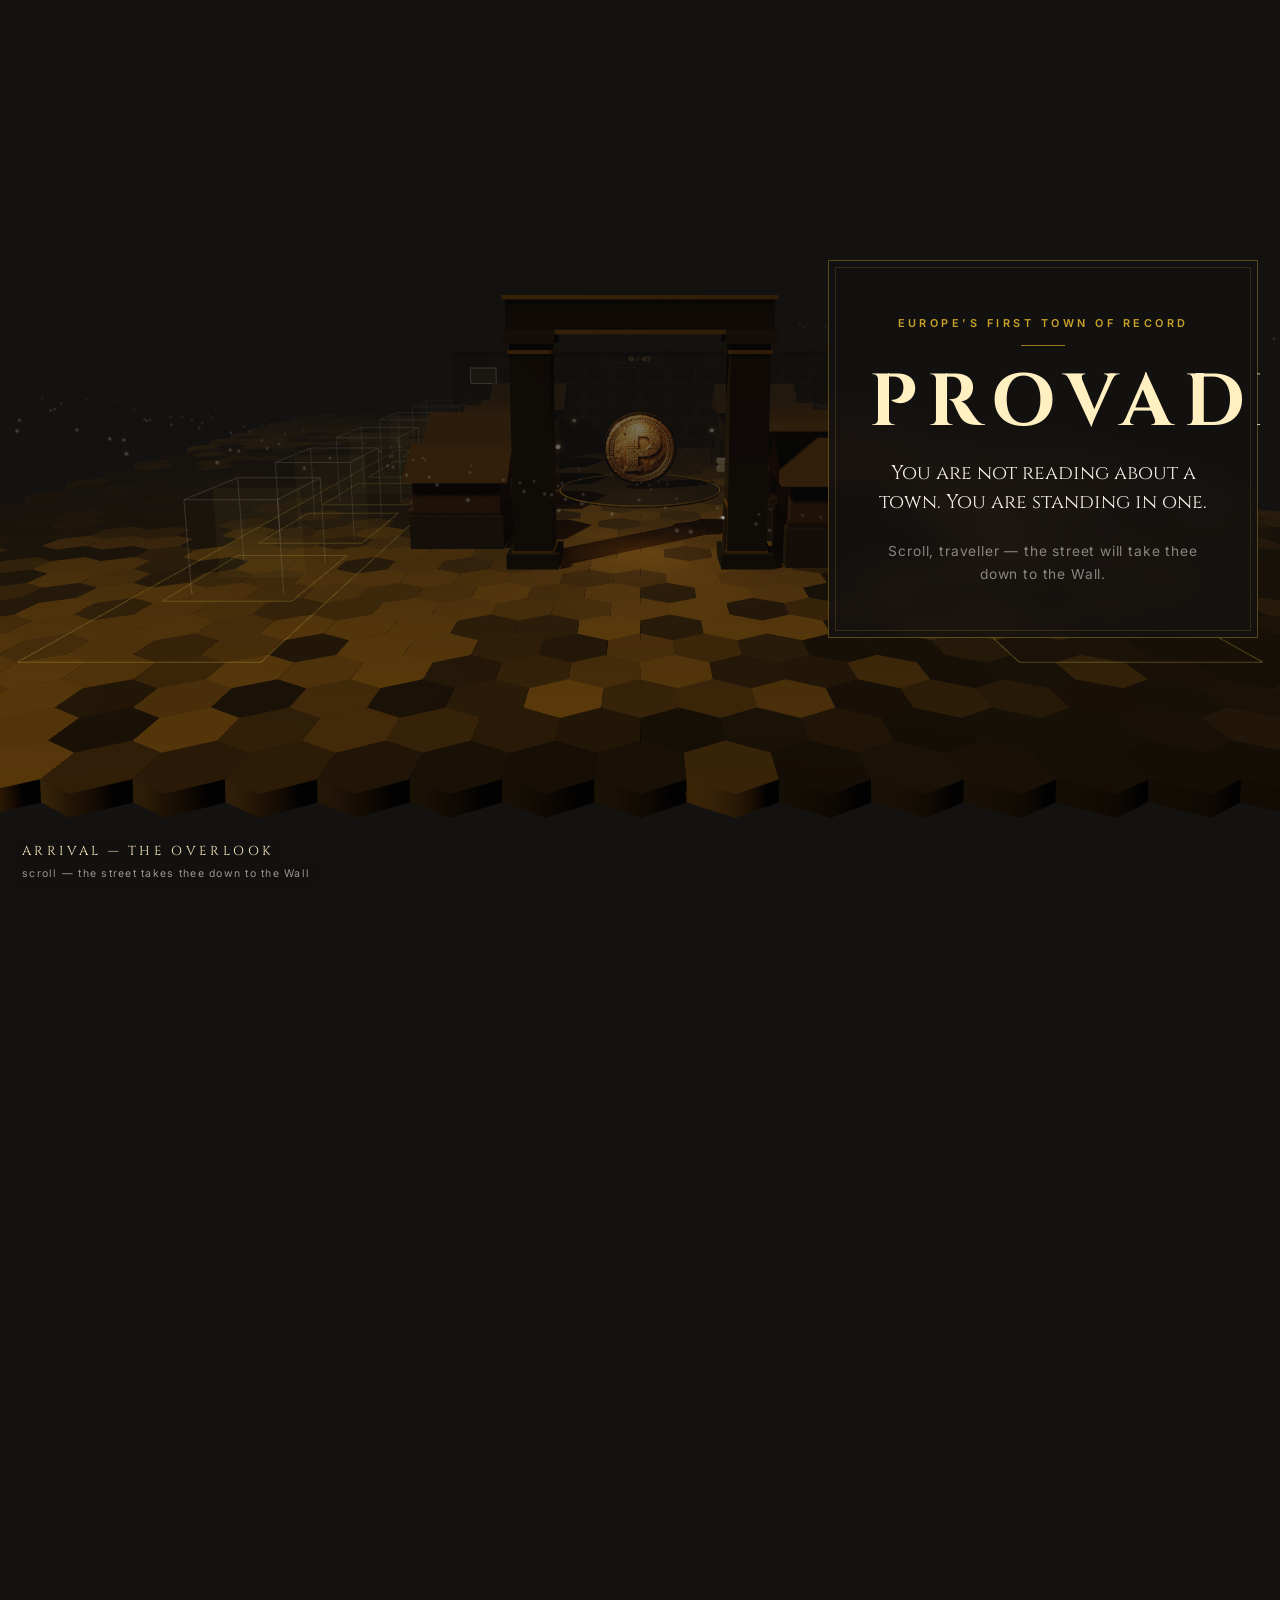
==== commit e1701167: "Hall tithe held under founder ruling" ====
--- a/index.html
+++ b/index.html
@@ -230,10 +230,10 @@
         <p><span class="fact-lead">The gate is citizenship —</span> Hold the coin, and sign the town covenant. Holding is the proof of belief. It is never a fee paid to the town.</p>
       </div>
       <div class="fact-block">
-        <p><span class="fact-lead">The town builds free —</span> The crew builds thy coin and its starter home under the town's roof, and charges thee nothing for the building. Thy creation costs are thine own: the platform's and the chain's charges, paid from thine own wallet, as Provadia's founder paid his. The town never fronts, covers, or touches a founder's money — and thy wallet and thy signature stay thine alone.</p>
-      </div>
-      <div class="fact-block">
-        <p><span class="fact-lead">The tithe —</span> A coin born here shares the creator fees its own trading earns: <strong>80 to its founder, 10 to the store that built it, 10 to the town's works</strong>. The split is written into the covenant before the coin is born, and every payment is receipted in the public record. The town's tenth funds town works only. Holders of any house's coin are promised nothing.</p>
+        <p><span class="fact-lead">The town builds —</span> The crew builds thy coin and its starter home under the town's roof, and charges thee nothing for the building. Thy creation costs are thine own: the platform's and the chain's charges, paid from thine own wallet, as Provadia's founder paid his. The town never fronts, covers, or touches a founder's money — and thy wallet and thy signature stay thine alone.</p>
+      </div>
+      <div class="fact-block">
+        <p><span class="fact-lead">The tithe —</span> A coin born here shares the creator fees its own trading earns: the founder keeps the great share, and a tenth flows to the town's works. The builder's share stands under the founder's ruling — the Charter's full text, with every number in it, is being forged now and will be receipted here before the first house is born. Whatever the split, it is written into the covenant before the coin exists, and every payment is receipted in the public record. Holders of any house's coin are promised nothing.</p>
       </div>
       <div class="fact-block">
         <p><span class="fact-lead">The law travels with the mark —</span> Every house signs the same covenant before it is born: the honesty sentence, no promises, no yield-bait, receipts for claims. A coin that will not sign does not get the umbrella.</p>
